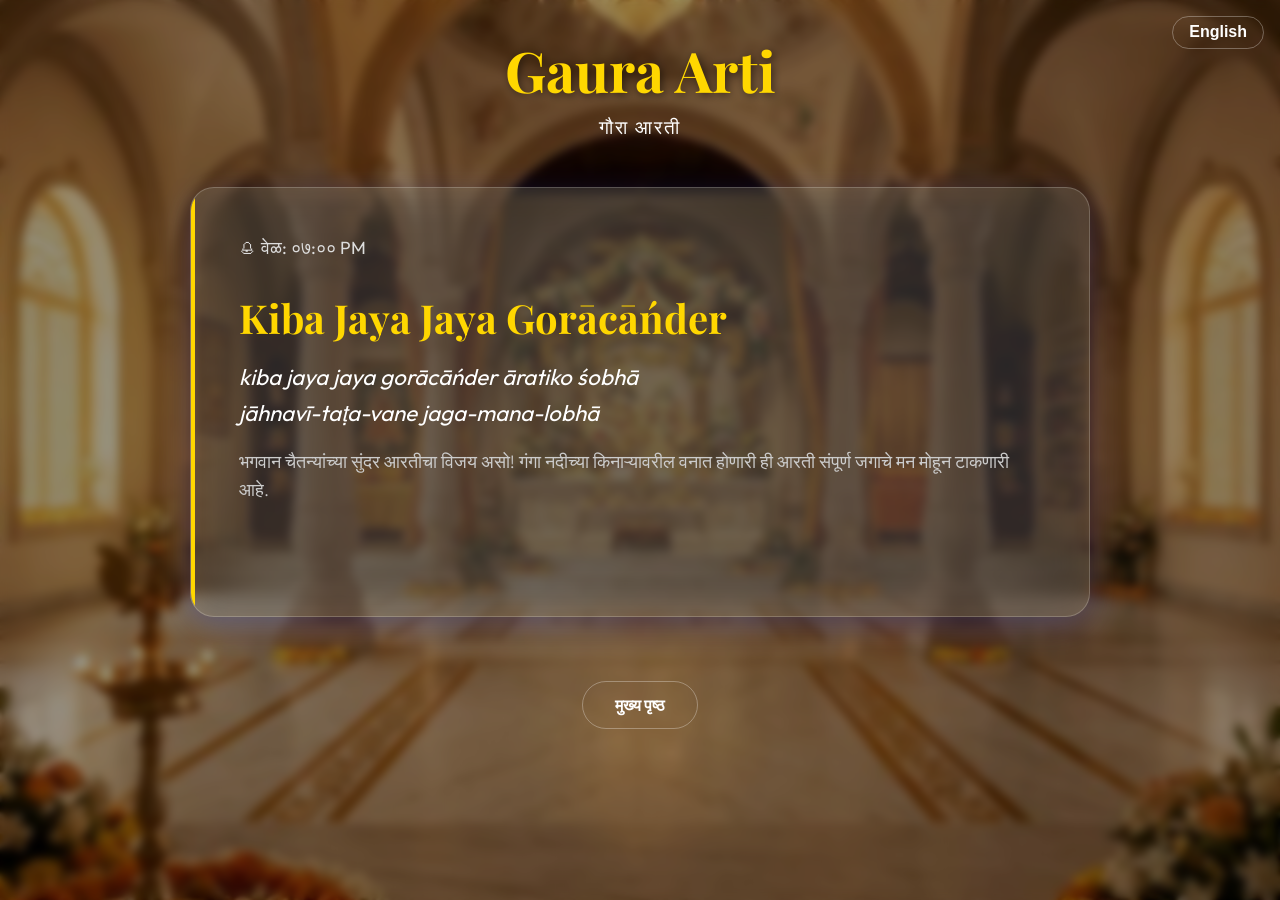
==== gaura-arti.html @ 9b88bdf7 "initial" ====
<!DOCTYPE html>
<html lang="mr">
<head>
    <meta charset="UTF-8">
    <meta name="viewport" content="width=device-width, initial-scale=1.0">
    <title>Gaura Arti Lyrics - ISKCON</title>
    <link rel="stylesheet" href="css/style.css">
    <style>
        .lang-en { display: none; }
        .lang-mr { display: block; }
        body.en-mode .lang-en { display: block; }
        body.en-mode .lang-mr { display: none; }
    </style>
</head>
<body class="mr-mode">
    <div class="overlay">
        <div style="position: absolute; top: 1rem; right: 1rem;">
            <button id="lang-btn" class="btn btn-outline" style="padding: 0.4rem 1rem;">English</button>
        </div>

        <header>
            <h1>Gaura Arti</h1>
            <p class="subtitle lang-mr">गौरा आरती</p>
            <p class="subtitle lang-en">Sri Gaura-arati</p>
        </header>

        <main class="main-content">
            <article class="arti-card">
                <div class="card-time lang-mr">🕭 वेळ: ०७:०० PM</div>
                <div class="card-time lang-en">🕭 Time: 07:00 PM</div>
                <h2 class="card-title">Kiba Jaya Jaya Gorācāńder</h2>
                
                <div class="verse-block">
                    <p class="lyrics">kiba jaya jaya gorācāńder āratiko śobhā<br>jāhnavī-taṭa-vane jaga-mana-lobhā</p>
                    <div class="meaning lang-mr">भगवान चैतन्यांच्या सुंदर आरतीचा विजय असो! गंगा नदीच्या किनाऱ्यावरील वनात होणारी ही आरती संपूर्ण जगाचे मन मोहून टाकणारी आहे.</div>
                    <div class="meaning lang-en">All glories to the beautiful arati ceremony of Lord Caitanya! This Gaura-arati is taking place in a grove on the banks of the Ganges and is attracting the minds of all.</div>
                </div>
            </article>

            <div class="nav-buttons">
                <a href="index.html" class="btn btn-outline lang-mr">मुख्य पृष्ठ</a>
                <a href="index.html" class="btn btn-outline lang-en">Back to Home</a>
            </div>
        </main>
    </div>

    <script>
        const btn = document.getElementById('lang-btn');
        let lang = localStorage.getItem('artiLang') || 'mr';
        function apply() {
            if (lang === 'en') { document.body.classList.add('en-mode'); btn.textContent = 'मराठी'; }
            else { document.body.classList.remove('en-mode'); btn.textContent = 'English'; }
        }
        btn.addEventListener('click', () => { lang = lang === 'en' ? 'mr' : 'en'; localStorage.setItem('artiLang', lang); apply(); });
        apply();
    </script>
</body>
</html>
---- css/style.css ----
@import url('https://fonts.googleapis.com/css2?family=Outfit:wght@300;400;600;700&family=Playfair+Display:ital,wght@0,400..900;1,400..900&display=swap');

:root {
  --primary: #f57c00; /* Deep Saffron */
  --primary-dark: #e65100;
  --secondary: #ffd700; /* Gold */
  --accent: #4caf50; /* Holy Basil Green */
  --text: #333;
  --text-light: #fff;
  --bg-overlay: rgba(0, 0, 0, 0.4);
  --glass-bg: rgba(255, 255, 255, 0.15);
  --glass-border: rgba(255, 255, 255, 0.2);
  --shadow: 0 8px 32px 0 rgba(31, 38, 135, 0.37);
}

* {
  margin: 0;
  padding: 0;
  box-sizing: border-box;
}

body {
  font-family: 'Outfit', sans-serif;
  color: var(--text-light);
  min-height: 100vh;
  background: url('../assets/bg.png') no-repeat center center/cover fixed;
  overflow-x: hidden;
}

.overlay {
  background: var(--bg-overlay);
  min-height: 100vh;
  width: 100%;
  display: flex;
  flex-direction: column;
  align-items: center;
  padding: 2rem;
  backdrop-filter: blur(5px);
}

header {
  text-align: center;
  margin-bottom: 3rem;
  animation: fadeInDown 1s ease-out;
}

h1 {
  font-family: 'Playfair Display', serif;
  font-size: 3.5rem;
  color: var(--secondary);
  text-shadow: 2px 2px 8px rgba(0,0,0,0.5);
  margin-bottom: 0.5rem;
}

.subtitle {
  font-size: 1.2rem;
  font-weight: 300;
  letter-spacing: 2px;
  text-transform: uppercase;
  color: #fff;
}

.current-time {
  background: var(--glass-bg);
  backdrop-filter: blur(10px);
  padding: 0.5rem 1.5rem;
  border-radius: 50px;
  border: 1px solid var(--glass-border);
  margin-top: 1rem;
  display: inline-block;
  font-size: 1.1rem;
  font-weight: 600;
}

.main-content {
  width: 100%;
  max-width: 900px;
  display: flex;
  flex-direction: column;
  gap: 2rem;
  animation: fadeInUp 1s ease-out;
}

.arti-card {
  background: var(--glass-bg);
  backdrop-filter: blur(20px);
  border-radius: 24px;
  border: 1px solid var(--glass-border);
  padding: 3rem;
  box-shadow: var(--shadow);
  transition: transform 0.3s ease, box-shadow 0.3s ease;
  position: relative;
  overflow: hidden;
}

.arti-card::before {
  content: '';
  position: absolute;
  top: 0;
  left: 0;
  width: 4px;
  height: 100%;
  background: var(--secondary);
}

.card-title {
  font-family: 'Playfair Display', serif;
  font-size: 2.5rem;
  margin-bottom: 1rem;
  color: var(--secondary);
}

.card-time {
  font-size: 1.1rem;
  color: #ddd;
  margin-bottom: 2rem;
  display: flex;
  align-items: center;
  gap: 0.5rem;
}

.verse-block {
  margin-bottom: 2.5rem;
  padding-bottom: 1.5rem;
  border-bottom: 1px solid rgba(255, 255, 255, 0.1);
}

.verse-block:last-child {
  border-bottom: none;
}

.lyrics {
  font-size: 1.4rem;
  line-height: 1.6;
  font-style: italic;
  margin-bottom: 1rem;
  color: #fff;
}

.meaning {
  font-size: 1.1rem;
  line-height: 1.6;
  color: #ccc;
  font-weight: 300;
}

.nav-buttons {
  margin-top: 2rem;
  display: flex;
  gap: 1rem;
  flex-wrap: wrap;
  justify-content: center;
}

.btn {
  padding: 0.8rem 2rem;
  border-radius: 50px;
  border: none;
  cursor: pointer;
  font-weight: 600;
  text-decoration: none;
  transition: all 0.3s ease;
  font-size: 1rem;
  display: inline-flex;
  align-items: center;
  gap: 0.5rem;
}

.btn-primary {
  background: linear-gradient(135deg, var(--primary), var(--primary-dark));
  color: white;
  box-shadow: 0 4px 15px rgba(245, 124, 0, 0.4);
}

.btn-primary:hover {
  transform: translateY(-3px);
  box-shadow: 0 6px 20px rgba(245, 124, 0, 0.6);
}

.btn-outline {
  background: transparent;
  color: white;
  border: 1px solid rgba(255, 255, 255, 0.3);
}

.btn-outline:hover {
  background: rgba(255, 255, 255, 0.1);
  border-color: #fff;
}

.no-arti-state {
  text-align: center;
  padding: 4rem;
  background: var(--glass-bg);
  border-radius: 24px;
  border: 1px solid var(--glass-border);
}

@keyframes fadeInDown {
  from { opacity: 0; transform: translateY(-30px); }
  to { opacity: 1; transform: translateY(0); }
}

@keyframes fadeInUp {
  from { opacity: 0; transform: translateY(30px); }
  to { opacity: 1; transform: translateY(0); }
}

@media (max-width: 600px) {
  h1 { font-size: 2.2rem; }
  .arti-card { padding: 1.5rem; }
  .card-title { font-size: 1.8rem; }
  .lyrics { font-size: 1.1rem; }
}
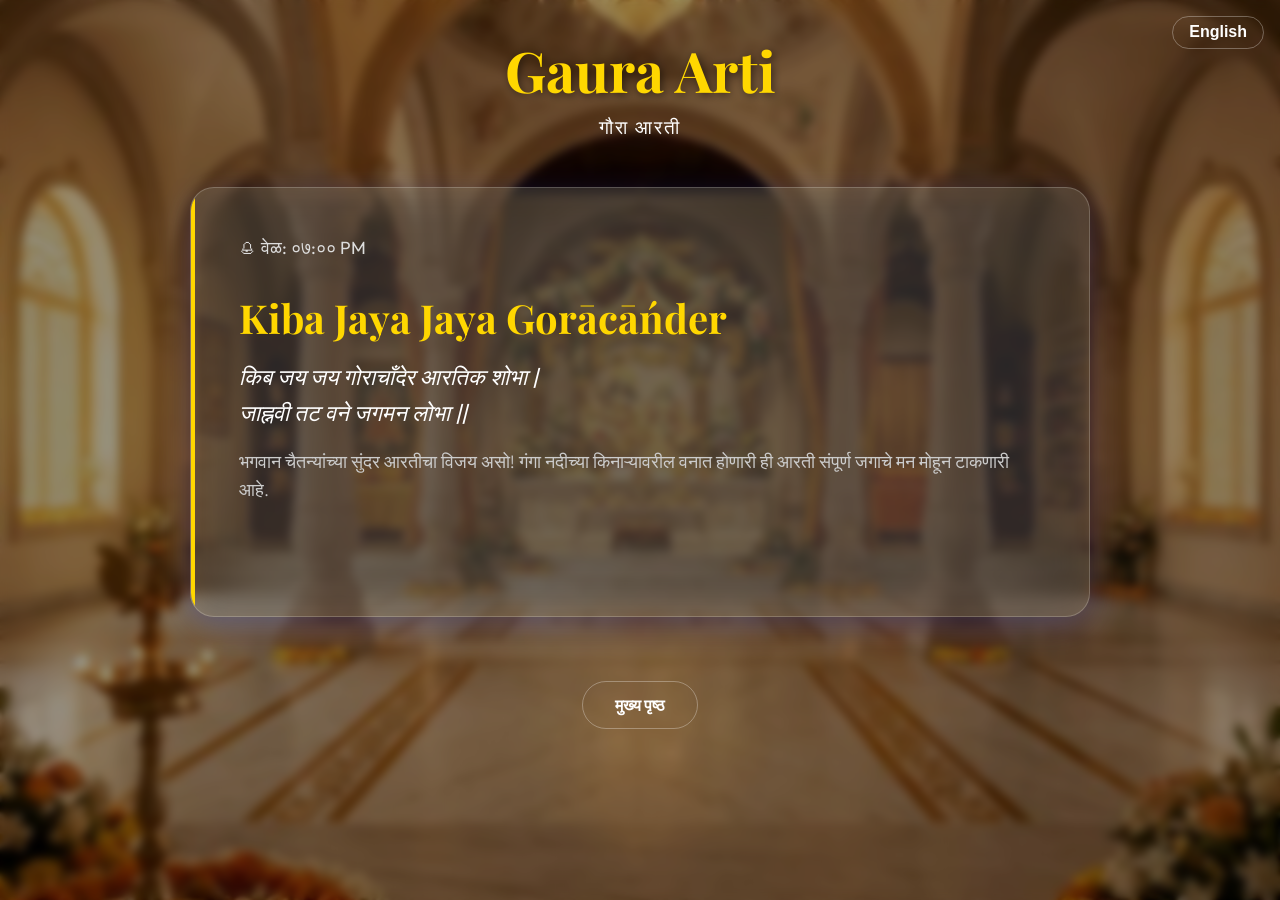
==== commit ce230254: "initial" ====
--- a/gaura-arti.html
+++ b/gaura-arti.html
@@ -31,7 +31,8 @@
                 <h2 class="card-title">Kiba Jaya Jaya Gorācāńder</h2>
                 
                 <div class="verse-block">
-                    <p class="lyrics">kiba jaya jaya gorācāńder āratiko śobhā<br>jāhnavī-taṭa-vane jaga-mana-lobhā</p>
+                    <p class="lyrics lang-mr">किब जय जय गोराचाँदेर आरतिक शोभा |<br>जाह्नवी तट वने जगमन लोभा ||</p>
+                    <p class="lyrics lang-en">kiba jaya jaya gorācāńder āratiko śobhā<br>jāhnavī-taṭa-vane jaga-mana-lobhā</p>
                     <div class="meaning lang-mr">भगवान चैतन्यांच्या सुंदर आरतीचा विजय असो! गंगा नदीच्या किनाऱ्यावरील वनात होणारी ही आरती संपूर्ण जगाचे मन मोहून टाकणारी आहे.</div>
                     <div class="meaning lang-en">All glories to the beautiful arati ceremony of Lord Caitanya! This Gaura-arati is taking place in a grove on the banks of the Ganges and is attracting the minds of all.</div>
                 </div>
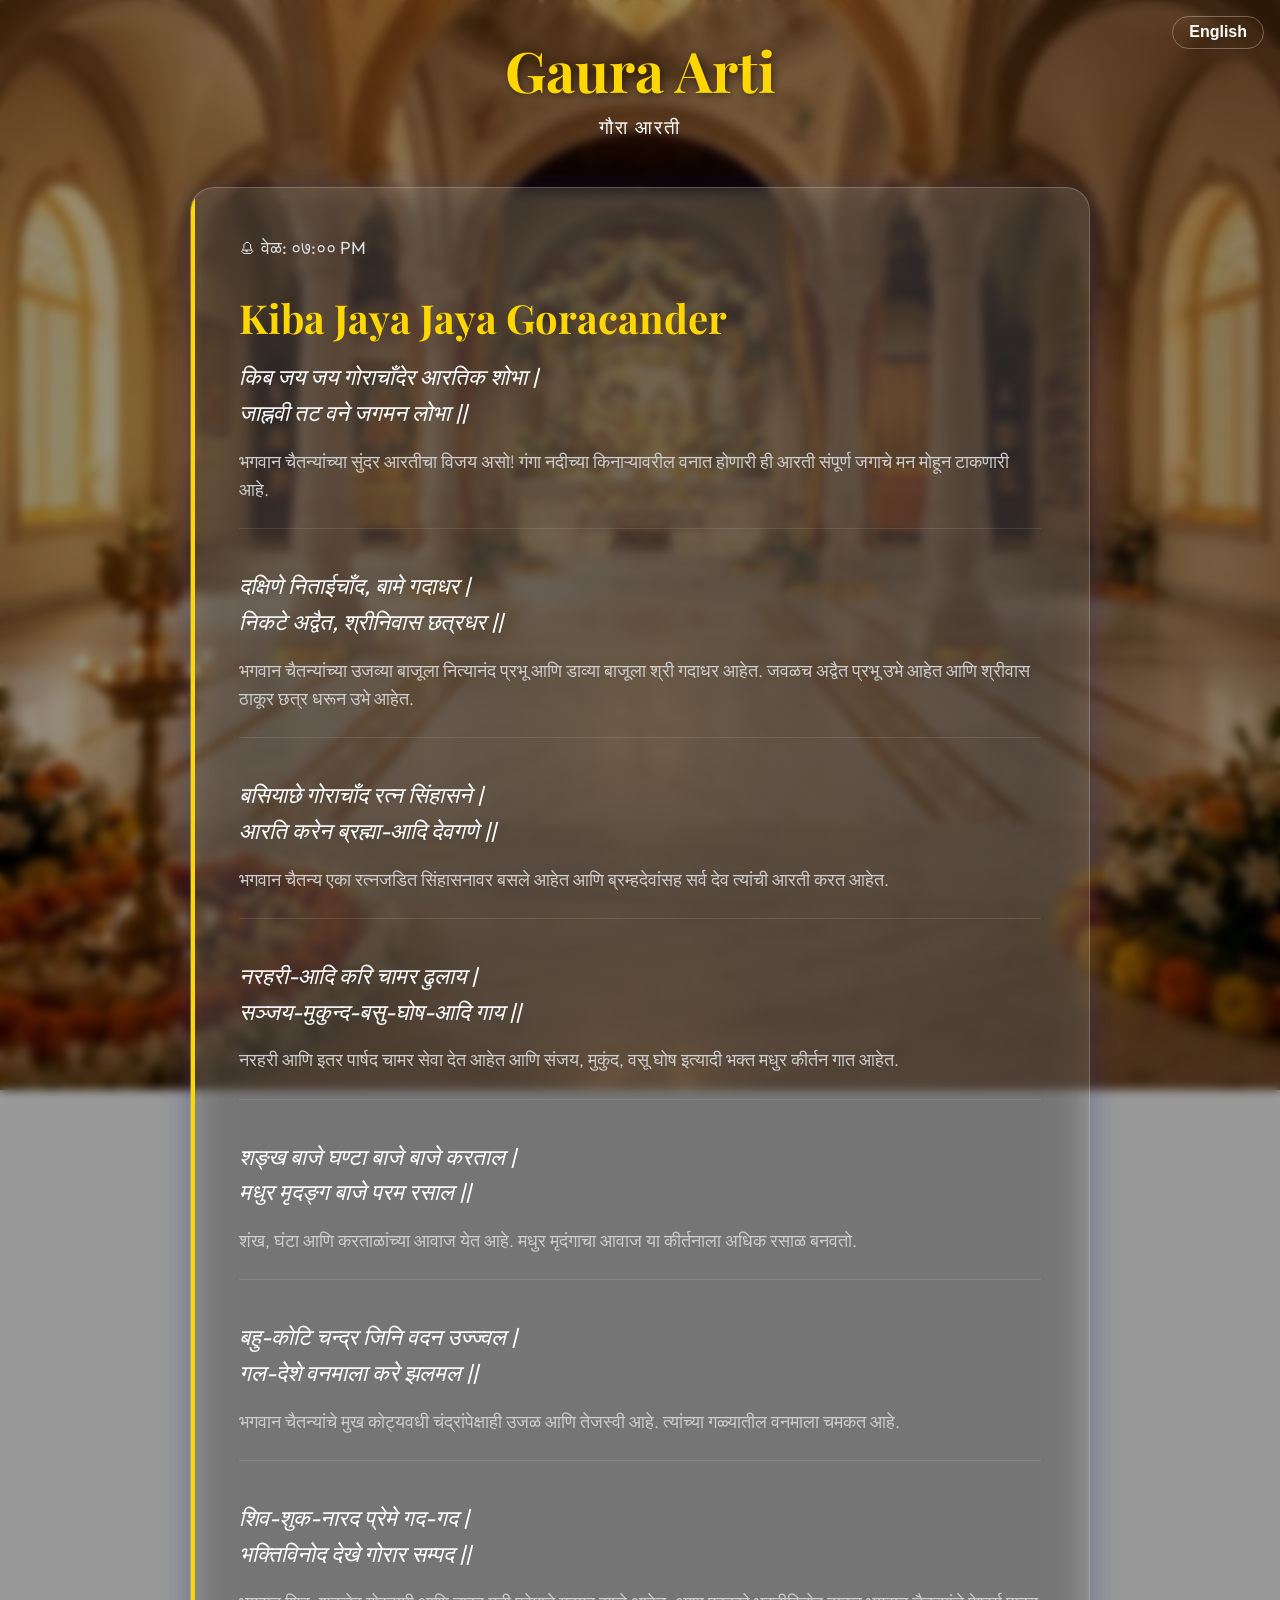
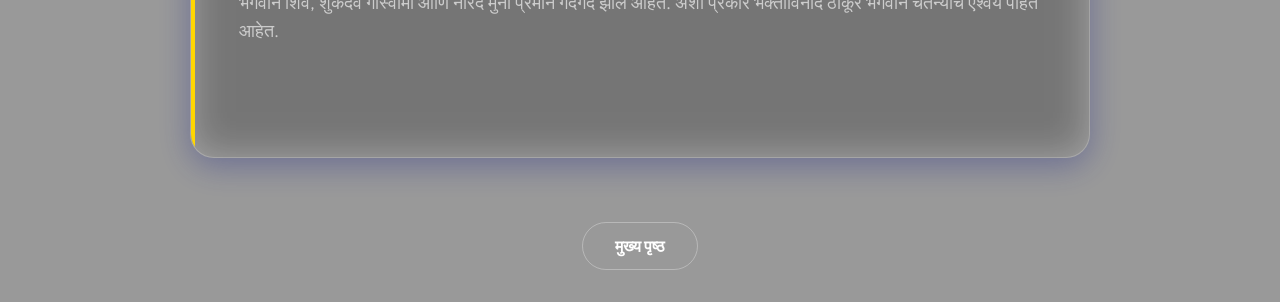
==== commit c2d6a364: "initial" ====
--- a/gaura-arti.html
+++ b/gaura-arti.html
@@ -21,20 +21,69 @@
         <header>
             <h1>Gaura Arti</h1>
             <p class="subtitle lang-mr">गौरा आरती</p>
-            <p class="subtitle lang-en">Sri Gaura-arati</p>
+            <p class="subtitle lang-en">Sri Gaura Aratika</p>
         </header>
 
         <main class="main-content">
             <article class="arti-card">
                 <div class="card-time lang-mr">🕭 वेळ: ०७:०० PM</div>
                 <div class="card-time lang-en">🕭 Time: 07:00 PM</div>
-                <h2 class="card-title">Kiba Jaya Jaya Gorācāńder</h2>
+                <h2 class="card-title">Kiba Jaya Jaya Goracander</h2>
                 
+                <!-- Verse 1 -->
                 <div class="verse-block">
                     <p class="lyrics lang-mr">किब जय जय गोराचाँदेर आरतिक शोभा |<br>जाह्नवी तट वने जगमन लोभा ||</p>
                     <p class="lyrics lang-en">kiba jaya jaya gorācāńder āratiko śobhā<br>jāhnavī-taṭa-vane jaga-mana-lobhā</p>
                     <div class="meaning lang-mr">भगवान चैतन्यांच्या सुंदर आरतीचा विजय असो! गंगा नदीच्या किनाऱ्यावरील वनात होणारी ही आरती संपूर्ण जगाचे मन मोहून टाकणारी आहे.</div>
-                    <div class="meaning lang-en">All glories to the beautiful arati ceremony of Lord Caitanya! This Gaura-arati is taking place in a grove on the banks of the Ganges and is attracting the minds of all.</div>
+                    <div class="meaning lang-en">All glories to the beautiful arati of Lord Caitanya! This Gaura-arati is taking place in a grove on the banks of the Ganges and is attracting the minds of all living entities.</div>
+                </div>
+
+                <!-- Verse 2 -->
+                <div class="verse-block">
+                    <p class="lyrics lang-mr">दक्षिणे निताईचाँद, बामे गदाधर |<br>निकटे अद्वैत, श्रीनिवास छत्रधर ||</p>
+                    <p class="lyrics lang-en">dakhiṇe nitāicāńd, bāme gadādhara<br>nikaṭe advaita, śrīnivāsa chatra-dhara</p>
+                    <div class="meaning lang-mr">भगवान चैतन्यांच्या उजव्या बाजूला नित्यानंद प्रभू आणि डाव्या बाजूला श्री गदाधर आहेत. जवळच अद्वैत प्रभू उभे आहेत आणि श्रीवास ठाकूर छत्र धरून उभे आहेत.</div>
+                    <div class="meaning lang-en">On Lord Caitanya's right side is Lord Nityananda and on His left is Sri Gadadhara. Nearby stands Sri Advaita, and Srivasa Thakura is holding an umbrella over Lord Caitanya's head.</div>
+                </div>
+
+                <!-- Verse 3 -->
+                <div class="verse-block">
+                    <p class="lyrics lang-mr">बसियाछे गोराचाँद रत्न सिंहासने |<br>आरति करेन ब्रह्मा-आदि देवगणे ||</p>
+                    <p class="lyrics lang-en">bosiyāche gorācāńd ratna-siḿhāsane<br>ārati koren brahmā-ādi deva-gaṇe</p>
+                    <div class="meaning lang-mr">भगवान चैतन्य एका रत्नजडित सिंहासनावर बसले आहेत आणि ब्रम्हदेवांसह सर्व देव त्यांची आरती करत आहेत.</div>
+                    <div class="meaning lang-en">Lord Caitanya has sat down on a jeweled throne, and the demigods, headed by Lord Brahma, perform the arati ceremony.</div>
+                </div>
+
+                <!-- Verse 4 -->
+                <div class="verse-block">
+                    <p class="lyrics lang-mr">नरहरी-आदि करि चामर ढुलाय |<br>सञ्जय-मुकुन्द-बसु-घोष-आदि गाय ||</p>
+                    <p class="lyrics lang-en">narahari-ādi kori' cāmara dhulāya<br>sañjaya-mukunda-bāsu-ghoṣ-ādi gāya</p>
+                    <div class="meaning lang-mr">नरहरी आणि इतर पार्षद चामर सेवा देत आहेत आणि संजय, मुकुंद, वसू घोष इत्यादी भक्त मधुर कीर्तन गात आहेत.</div>
+                    <div class="meaning lang-en">Narahari Sarakara and other associates fan Him with chamaras, and devotees headed by Sanjaya Pandita, Mukunda Datta, and Vasu Ghosha sing sweet kirtana.</div>
+                </div>
+
+                <!-- Verse 5 -->
+                <div class="verse-block">
+                    <p class="lyrics lang-mr">शङ्ख बाजे घण्टा बाजे बाजे करताल |<br>मधुर मृदङ्ग बाजे परम रसाल ||</p>
+                    <p class="lyrics lang-en">śańkha bāje ghaṇṭā bāje bāje karatāla<br>madhura mṛdańga bāje parama rasāla</p>
+                    <div class="meaning lang-mr">शंख, घंटा आणि करताळांच्या आवाज येत आहे. मधुर मृदंगाचा आवाज या कीर्तनाला अधिक रसाळ बनवतो.</div>
+                    <div class="meaning lang-en">Conchshells resound, bells resound, and karatalas resound. The mridangas play very sweetly in this supremely relishable kirtana.</div>
+                </div>
+
+                <!-- Verse 6 -->
+                <div class="verse-block">
+                    <p class="lyrics lang-mr">बहु-कोटि चन्द्र जिनि वदन उज्ज्वल |<br>गल-देशे वनमाला करे झलमल ||</p>
+                    <p class="lyrics lang-en">bahu-koṭi candra jini' vadana ujjvala<br>gala-deśe bana-mālā kore jhalamala</p>
+                    <div class="meaning lang-mr">भगवान चैतन्यांचे मुख कोट्यवधी चंद्रांपेक्षाही उजळ आणि तेजस्वी आहे. त्यांच्या गळ्यातील वनमाला चमकत आहे.</div>
+                    <div class="meaning lang-en">The brilliance of Lord Caitanya's face conquers millions upon millions of moons, and the garland of forest flowers around His neck shines.</div>
+                </div>
+
+                <!-- Verse 7 -->
+                <div class="verse-block">
+                    <p class="lyrics lang-mr">शिव-शुक-नारद प्रेमे गद-गद |<br>भक्तिविनोद देखे गोरार सम्पद ||</p>
+                    <p class="lyrics lang-en">śiva-śuka-nārada preme gada-gada<br>bhakativinoda dekhe gorāra sampada</p>
+                    <div class="meaning lang-mr">भगवान शिव, शुकदेव गोस्वामी आणि नारद मुनी प्रेमाने गदगद झाले आहेत. अशा प्रकारे भक्तीविनोद ठाकूर भगवान चैतन्यांचे ऐश्वर्य पाहत आहेत.</div>
+                    <div class="meaning lang-en">Lord Shiva, Sukadeva Gosvami, and Narada Muni are all there, their voices choked with ecstasy. Thus Bhaktivinoda envisions the glory of Lord Sri Caitanya.</div>
                 </div>
             </article>
 
